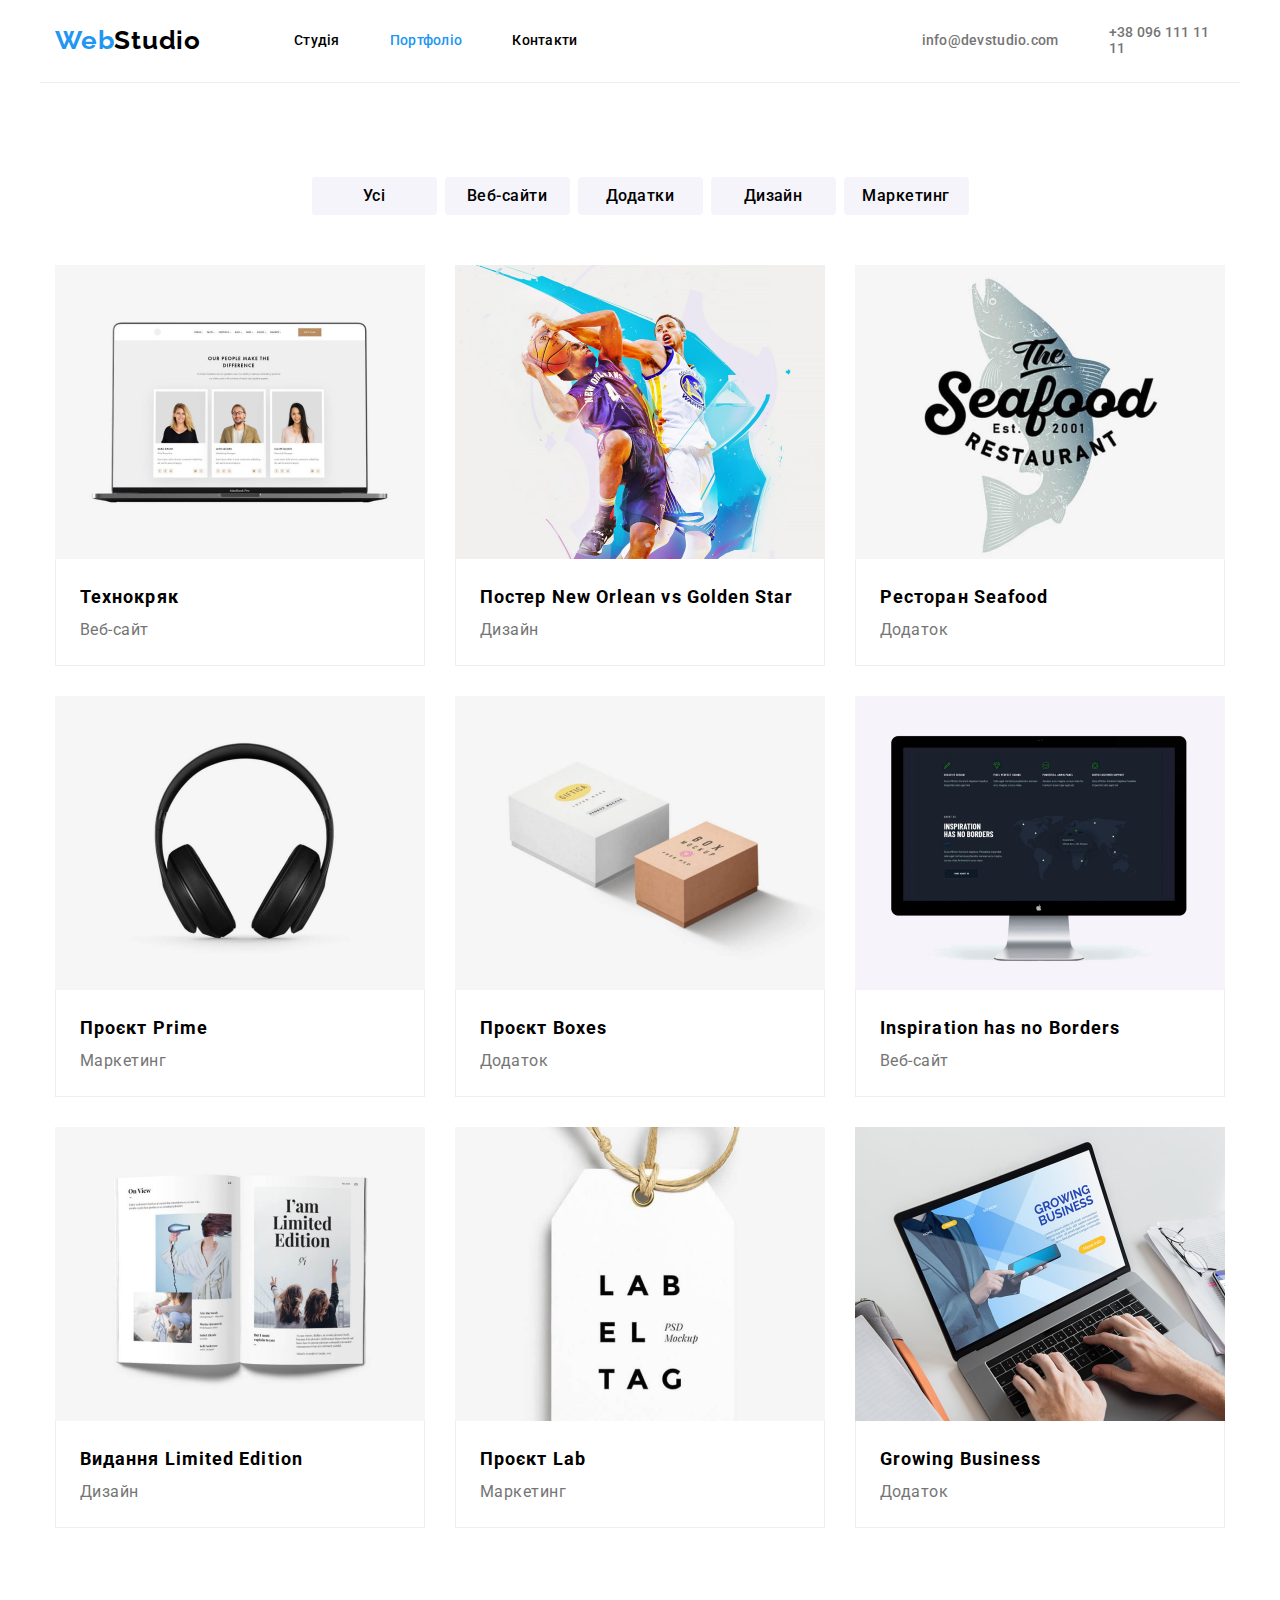
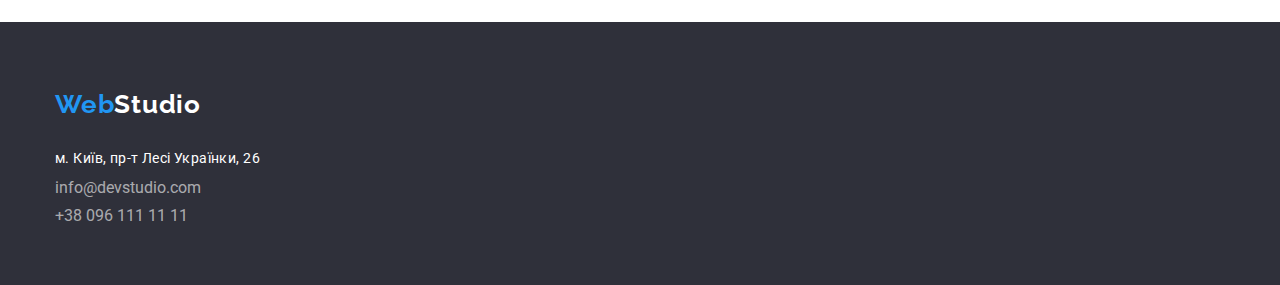
==== portfolio.html @ 2add2927 "Beauty structured preoject." ====
<!DOCTYPE html>
<html lang="uk">
    <head>
        <meta charset="utf-8"/>
        <meta project-name='viewport' content='width=device-width, initial-scale=1.0' />
        <title>веб студія WebStudio</title>
        <link href="https://fonts.googleapis.com/css2?family=Raleway:wght@700&family=Roboto:wght@400;500;700;900&display=swap" rel="stylesheet"/>
        <link rel="stylesheet" href="https://cdn.jsdelivr.net/npm/modern-normalize@1.1.0/modern-normalize.min.css" />
        <link href="./css/styles.css" rel="stylesheet" />
    </head>
    <body>

        <!---HEADER--->

        <header class="header">
            <div class="container header-container">
        
                <a lang="en" href="/" class="logo-link">Web<span class="logo-header">Studio</span></a>
        
                <nav class="header-nav">
                    <ul class="header-list list">
                        <li class="header-item">
                            <a href="/" class="nav">Студія</a>
                        </li>
                        <li class="header-item">
                            <a href="./portfolio.html" class="main-nav">Портфоліо</a>
                        </li>
                        <li class="header-item">
                            <a href="#addres" class="nav">Контакти</a>
                        </li>
                    </ul>
                </nav>
        
                <ul class="header-list list">
                    <li><a href="mailto:info@devstudio.com" class="header-item-contact">info@devstudio.com</a></li>
                    <li><a href="tel:+380961111111" class="header-item-contact">+38 096 111 11 11</a></li>
                </ul>
        
            </div>
        </header>

        <!---  MAIN  --->

        <main>

            <h1 class="project-title">Портфоліо</h1>

            <!--  PROJECTS  -->
            
            <section class="project">
                <div class="container">
                    
                    <ul class="filter-list list">
                        <li><button type="button" class="project-button">Усі</button></li>
                        <li><button type="button" class="project-button">Веб-сайти</button></li>
                        <li><button type="button" class="project-button">Додатки</button></li>
                        <li><button type="button" class="project-button">Дизайн</button></li>
                        <li><button type="button" class="project-button">Маркетинг</button></li>
                    </ul>
                    
                    <ul class="project-list list">
                        <li class="project-item">
                            <img class="project-item-image" src="./images/photos/technocrack.jpg" alt="Ноутбук з застосунками" width="370" />
                            <h2 class="project-item-name">Технокряк</h2>
                            <p class="project-item-descript">Веб-сайт</p>
                        </li>
                        <li class="project-item">
                            <img class="project-item-image" src="./images/photos/basketball.jpg" alt="Баскетболісти змагаються за м'яч" width="370" />
                            <h2 class="project-item-name">Постер New Orlean vs Golden Star</h2>
                            <p class="project-item-descript">Дизайн</p>
                        </li>
                        <li class="project-item">
                            <img class="project-item-image" src="./images/photos/seafood.jpg" alt="Напис на фоні риби" width="370" />
                            <h2 class="project-item-name">Ресторан Seafood</h2>
                            <p class="project-item-descript">Додаток</p>
                        </li>
                        <li class="project-item">
                            <img class="project-item-image" src="./images/photos/prime.jpg" alt="Навушники повнорозмірні" width="370" />
                            <h2 class="project-item-name">Проєкт Prime</h2>
                            <p class="project-item-descript">Маркетинг</p>
                        </li>
                        <li class="project-item">
                            <img class="project-item-image" src="./images/photos/boxes.jpg" alt="Біла та коричнева Коробка" width="370" />
                            <h2 class="project-item-name">Проєкт Boxes</h2>
                            <p class="project-item-descript">Додаток</p>
                        </li>
                        <li class="project-item">
                            <img class="project-item-image" src="./images/photos/borders.jpg" alt="Монітор з застосунками" width="370" />
                            <h2 lang="en" class="project-item-name">Inspiration has no Borders</h2>
                            <p class="project-item-descript">Веб-сайт</p>
                        </li>
                        <li class="project-item">
                            <img class="project-item-image" src="./images/photos/limited-edition.jpg" alt="Журнал з картинками" width="370" />
                            <h2 class="project-item-name">Видання Limited Edition</h2>
                            <p class="project-item-descript">Дизайн</p>
                        </li>
                        <li class="project-item">
                            <img class="project-item-image" src="./images/photos/lab.jpg" alt="Етикетка з написом" width="370" />
                            <h2 class="project-item-name">Проєкт Lab</h2>
                            <p class="project-item-descript">Маркетинг</p>
                        </li>
                        <li class="project-item">
                            <img class="project-item-image" src="./images/photos/growing-business.jpg" alt="Ноутбук з застосунками" width="370" />
                            <h2 lang="en" class="project-item-name">Growing Business</h2>
                            <p class="project-item-descript">Додаток</p>
                        </li>
                    </ul>
                
                </div>
            </section>
        </main>

        <!---  FOOTER  --->

        <footer class="footer">
            <div class="container footer-container">
        
                <a lang="en" href="./index.html" class="logo-link">Web<span class="logo-footer">Studio</span></a>
        
                <address id="addres">
                    <ul class="footer-list list">
                        <li class="footer-item">
                            <a href="https://goo.gl/maps/RzsM1R2CV1T8fxCx7" target="_blank" class="footer-item-location">м.
                                Київ, пр-т Лесі Українки, 26</a>
                        </li>
                        <li class="footer-item">
                            <a href="mailto:info@devstudio.com" class="footer-item-contact">info@devstudio.com</a>
                        </li>
                        <li class="footer-item">
                            <a href="tel:+380961111111" class="footer-item-contact">+38 096 111 11 11</a>
                        </li>
                    </ul>
                </address>
        
            </div>
        </footer>
    </body>
        
</html>
---- css/styles.css ----
:root {
    --brand-color: #2196F3;
    --main-color: #000000;
    --back-color: #757575;
    --add-color: #FFFFFF;
    --specific-color: #F5F4FA;
    --background-color: #2F303A;
    --footer-text: #FFFFFF99;
    --border-color: #ECECEC;
    --filter-color: #EEEEEE;
}

body {
    font-family: 'Roboto', sans-serif;
    color: var(--main-color);
}

.logo-link,
.nav,
.main-nav,
.header-item-contact,
.footer-item-contact,
.footer-item-location {
    text-decoration: none;
}

h1, 
h2, 
h3, 
h4, 
h5, 
h6, 
p {
    margin-top: 0;
    margin-bottom: 0;
}

button {
    cursor: pointer;
    padding: 0px;
}

img {
    display:block;
}

ul {
    padding-left: 0px;
    margin-top: 0;
    margin-bottom: 0;
    font-style: normal;
    list-style-type: none;
}

.container {
    width: 1200px;
    margin-left: auto;
    margin-right: auto;
    padding-top: 94px;
    padding-bottom: 94px;
    padding-left: 15px;
    padding-right: 15px;
}

/*----LOGO----*/

.logo-link {
    font-family: 'Raleway', sans-serif;
        font-weight: 700;
        font-size: 26px;
        line-height: 1.19;
        letter-spacing: 0.03em;
        color: var(--brand-color);
}

.logo-header {
    font-family: 'Raleway', sans-serif;
    font-weight: 700;
    font-size: 26px;
    line-height: 1.19;
    letter-spacing: 0.03em;
    color: var(--main-color);
}

.logo-footer {
    font-family: 'Raleway', sans-serif;
    font-weight: 700;
    font-size: 26px;
    line-height: 1.71;
    letter-spacing: 0.03em;
    color: var(--add-color);
}

/*---  HEADER  ---*/

.header-container {
    display: flex;
    align-items: center;
    
    padding-top: 25px;
    padding-bottom: 25px;
    border-bottom: 1px solid var(--border-color);
}

.header-nav {
    display: flex;
    align-items: center;
    column-gap: 90px;
    margin-right: 344px;
    margin-left: 93px;
}

.header-list {
    display: flex;
    align-items: center;
    column-gap: 50px;
}

.header {
    font-weight: 500;
    font-size: 14px;
    line-height: 1.14;
    letter-spacing: 0.02em;
}

.nav, 
.nav:visited {
    color: var(--main-color);
}

.main-nav,
.main-nav:visited {
    color: var(--brand-color);
}

.header-item-contact, 
.header-item-contact:visited {
    color: var(--back-color);
}

.header-item-contact:hover,
.header-item-contact:focus,
.header-item-contact:active {
    color: var(--brand-color);
}

/*----BUTTONS----*/

[class*="button"] {
    font-family: 'Roboto', sans-serif;
}

.hero-button:hover,
.hero-button:focus,
.project-button:hover,
.project-button:focus {
    color: var(--add-color);
    background-color: var(--brand-color);
}

/*----  STUDIO  ----*/

/*---  MAIN  ---*/

/*--  HERO  --*/

.hero-container {
    display: flex;
    justify-content: center;
    flex-direction: column;
    align-items: center;
    row-gap: 30px;
    padding-top: 200px;
    padding-bottom: 200px;
}

.hero {
    background-color: var(--background-color);
}

.hero-title {
    width: 696px;
    font-weight: 900;
    font-size: 44px;
    line-height: 1.36;
    text-align: center;
    letter-spacing: 0.06em;
    text-transform: uppercase;
    color: var(--add-color);
}

.hero-button {
    display: flex;
    width: 216px;
    align-items: center;
    justify-content: center;
    border-radius: 4px;
    padding-top: 10px;
    padding-bottom: 10px;

    font-weight: 700;
    font-size: 16px;
    line-height: 1.88;
    letter-spacing: 0.06em;
    color: var(--add-color);
    background-color: var(--brand-color);
    border: none;
}

/*--  FEATURES  --*/

.features-container {
    padding-bottom: 47px;
}

.features-title {
    display: none;
}

.features-list {
    display: flex;
    justify-content: space-between;
}

.features-item {
    width: 270px;
}

.features-item-title {
    margin-bottom: 10px;

    font-weight: 700;
    font-size: 14px;
    line-height: 1.14;
    letter-spacing: 0.03em;
    text-transform: uppercase;
}

.features-item-descript {
    font-size: 14px;
    line-height: 1.71; 
    letter-spacing: 0.03em;
    color: var(--back-color);
}

/*--  EMPLOYMENT  --*/

.employment-container {
    padding-top: 47px;
}

.employment-list {
    display: flex;
    justify-content: space-between;
    margin-bottom: 0;
}
/*--  TEAM  --*/

.team-title,
.employment-title {
    margin-bottom: 50px;

    font-weight: 700;
    font-size: 36px;
    line-height: 1.17;
    text-align: center;
    letter-spacing: 0.03em;
}

.team {
    background-color: var(--specific-color);
}

.team-list {
    display: flex;
    justify-content: space-between;
}

.team-item {
    display: flex;
    flex-direction: column;

    background-color: var(--add-color);
    box-shadow: 0px 1px 3px rgba(0, 0, 0, 0.12), 0px 1px 1px rgba(0, 0, 0, 0.14), 0px 2px 1px rgba(0, 0, 0, 0.2);
    border-radius: 0px 0px 4px 4px;
}

.team-item-name {
    margin-top: 30px;
    margin-bottom: 10px;
    
    font-weight: 500;
    font-size: 16px;
    line-height: 1.19;
    text-align: center;
    letter-spacing: 0.03em;
}

.team-item-position {
    margin-bottom: 30px;

    font-size: 16px;
    line-height: 1.19;
    text-align: center;
    letter-spacing: 0.03em;
    color: var(--back-color);
}

/*----  PORTFOLIO  ----*/

/*---  MAIN  ---*/

/*--  PROJECTS  ---*/

.project-title {
    display: none;
}

.filter-list {
    display: flex;
    justify-content: center;
    gap: 8px;
    margin-bottom: 50px;
}

.project-button {
    display: flex;
    align-items: center;
    justify-content: center;
    width: 125px;
    padding-top: 6px;
    padding-bottom: 6px;
    border-radius: 4px;

    font-weight: 500;
    font-size: 16px;
    line-height: 1.62;
    text-align: center;
    letter-spacing: 0.03em;
    background-color: var(--specific-color);
    border: none;
}

.project-list {
    display: flex;
    flex-wrap: wrap;
    justify-content: space-between;
    row-gap: 30px;
}

.project-item {
    width: 370px;
    border: 1px solid var(--filter-color);
}

.project-item-image {
    margin-top: -1px;
    margin-left: -1px;
}

.project-item-name {
    margin-top: 20px;
    margin-left: 24px;

    font-weight: 700;
    font-size: 18px;
    line-height: 2.0;
    letter-spacing: 0.06em;
}

.project-item-descript {
    margin-bottom: 20px;
    margin-left: 24px;

    font-size: 16px;
    line-height: 1.88;
    letter-spacing: 0.03em;
    color: var(--back-color);
}

/*---  FOOTER  ---*/

.footer {
    background-color: var(--background-color);
}

.footer-container {
    display: flex;
    flex-direction: column;
    justify-content: center;
    padding-top: 60px;
    padding-bottom: 60px;
}

.footer-list {
    display: flex;
    flex-direction: column;
    justify-content: space-between;
    gap: 9px;
    margin-top: 20px;
}

.footer-item-location,
.footer-item-location:visited {
    font-size: 14px;
    line-height: 1.71;
    letter-spacing: 0.03em;
    color: var(--add-color);

}

.footer-item-location:hover,
.footer-item-location:focus,
.footer-item-location:active,
.footer-item-contact:hover,
.footer-item-contact:focus,
.footer-item-contact:active {
    color: var(--brand-color);
}

.footer-item-contact, 
.footer-item-contact:visited {
    color: var(--footer-text);
}
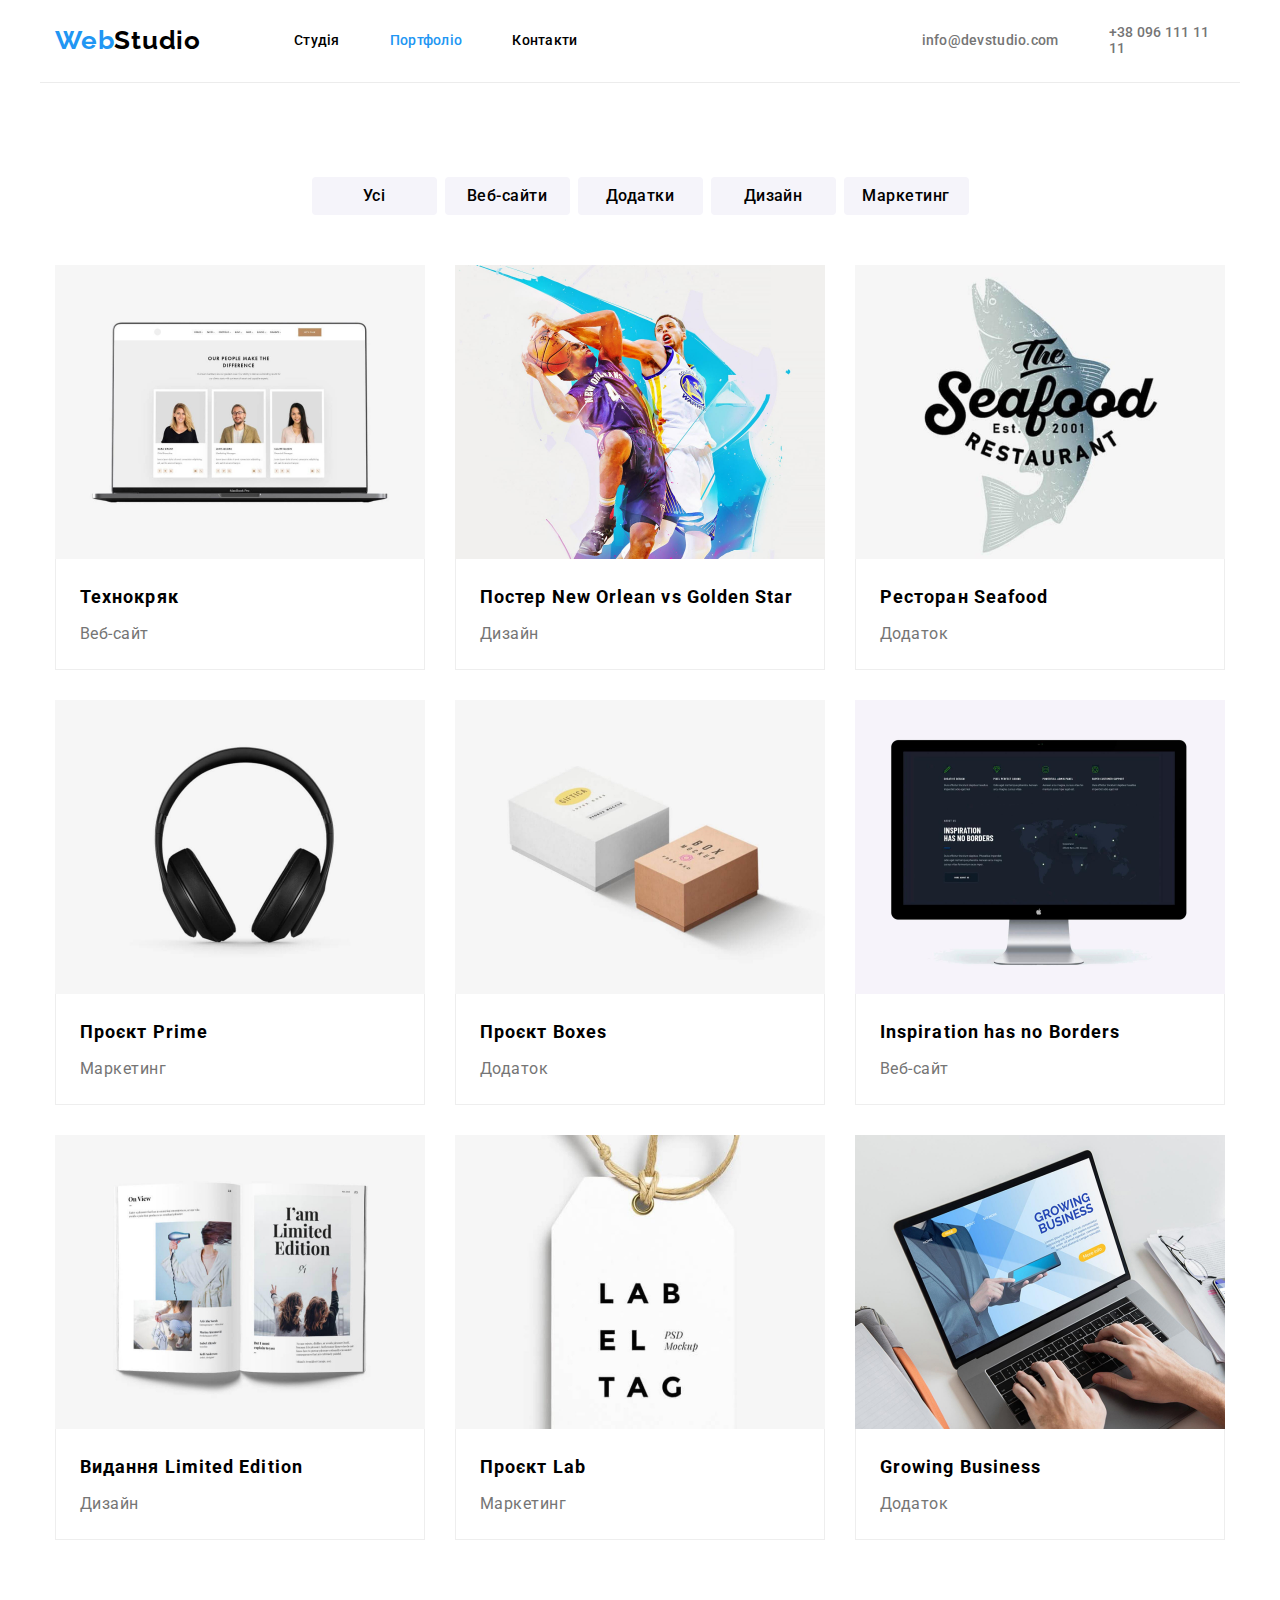
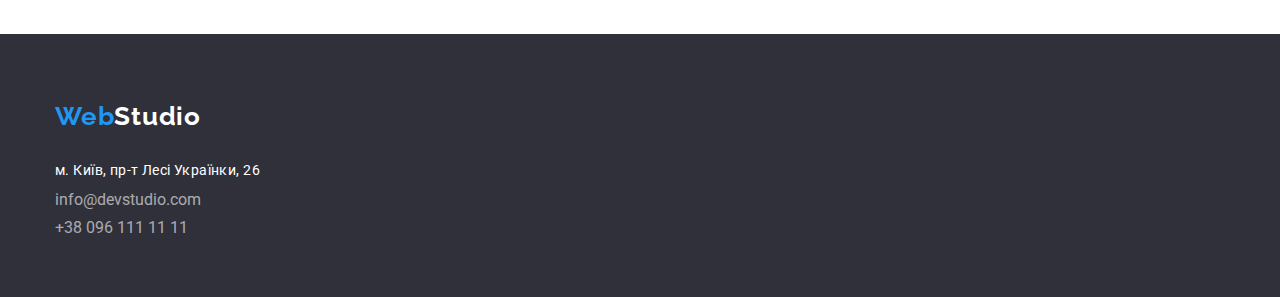
==== commit c6919837: "First itteration." ====
--- a/portfolio.html
+++ b/portfolio.html
@@ -20,10 +20,10 @@
                 <nav class="header-nav">
                     <ul class="header-list list">
                         <li class="header-item">
-                            <a href="/" class="nav">Студія</a>
+                            <a href="./index.html" class="nav">Студія</a>
                         </li>
                         <li class="header-item">
-                            <a href="./portfolio.html" class="main-nav">Портфоліо</a>
+                            <a href="/" class="main-nav">Портфоліо</a>
                         </li>
                         <li class="header-item">
                             <a href="#addres" class="nav">Контакти</a>
@@ -61,48 +61,75 @@
                     <ul class="project-list list">
                         <li class="project-item">
                             <img class="project-item-image" src="./images/photos/technocrack.jpg" alt="Ноутбук з застосунками" width="370" />
-                            <h2 class="project-item-name">Технокряк</h2>
-                            <p class="project-item-descript">Веб-сайт</p>
+                            
+                            <div class="project-item-card">
+                                <h2 class="project-item-name">Технокряк</h2>
+                                <p class="project-item-descript">Веб-сайт</p>
+                            </div>
                         </li>
                         <li class="project-item">
                             <img class="project-item-image" src="./images/photos/basketball.jpg" alt="Баскетболісти змагаються за м'яч" width="370" />
-                            <h2 class="project-item-name">Постер New Orlean vs Golden Star</h2>
-                            <p class="project-item-descript">Дизайн</p>
+                            
+                            <div class="project-item-card">
+                                <h2 class="project-item-name">Постер New Orlean vs Golden Star</h2>
+                                <p class="project-item-descript">Дизайн</p>
+                            </div>
                         </li>
                         <li class="project-item">
                             <img class="project-item-image" src="./images/photos/seafood.jpg" alt="Напис на фоні риби" width="370" />
-                            <h2 class="project-item-name">Ресторан Seafood</h2>
-                            <p class="project-item-descript">Додаток</p>
+                            
+                            <div class="project-item-card">
+                                <h2 class="project-item-name">Ресторан Seafood</h2>
+                                <p class="project-item-descript">Додаток</p>
+                            </div>
                         </li>
                         <li class="project-item">
                             <img class="project-item-image" src="./images/photos/prime.jpg" alt="Навушники повнорозмірні" width="370" />
-                            <h2 class="project-item-name">Проєкт Prime</h2>
-                            <p class="project-item-descript">Маркетинг</p>
+                            
+                            <div class="project-item-card">
+                                <h2 class="project-item-name">Проєкт Prime</h2>
+                                <p class="project-item-descript">Маркетинг</p>
+                            </div>
                         </li>
                         <li class="project-item">
                             <img class="project-item-image" src="./images/photos/boxes.jpg" alt="Біла та коричнева Коробка" width="370" />
-                            <h2 class="project-item-name">Проєкт Boxes</h2>
-                            <p class="project-item-descript">Додаток</p>
+                            
+                            <div class="project-item-card">
+                                <h2 class="project-item-name">Проєкт Boxes</h2>
+                                <p class="project-item-descript">Додаток</p>
+                            </div>
                         </li>
                         <li class="project-item">
                             <img class="project-item-image" src="./images/photos/borders.jpg" alt="Монітор з застосунками" width="370" />
-                            <h2 lang="en" class="project-item-name">Inspiration has no Borders</h2>
-                            <p class="project-item-descript">Веб-сайт</p>
+                            
+                            <div class="project-item-card">
+                                <h2 lang="en" class="project-item-name">Inspiration has no Borders</h2>
+                                <p class="project-item-descript">Веб-сайт</p>
+                            </div>
                         </li>
                         <li class="project-item">
                             <img class="project-item-image" src="./images/photos/limited-edition.jpg" alt="Журнал з картинками" width="370" />
-                            <h2 class="project-item-name">Видання Limited Edition</h2>
-                            <p class="project-item-descript">Дизайн</p>
+                            
+                            <div class="project-item-card">
+                                <h2 class="project-item-name">Видання Limited Edition</h2>
+                                <p class="project-item-descript">Дизайн</p>
+                            </div>
                         </li>
                         <li class="project-item">
                             <img class="project-item-image" src="./images/photos/lab.jpg" alt="Етикетка з написом" width="370" />
-                            <h2 class="project-item-name">Проєкт Lab</h2>
-                            <p class="project-item-descript">Маркетинг</p>
+                            
+                            <div class="project-item-card">
+                                <h2 class="project-item-name">Проєкт Lab</h2>
+                                <p class="project-item-descript">Маркетинг</p>
+                            </div>
                         </li>
                         <li class="project-item">
                             <img class="project-item-image" src="./images/photos/growing-business.jpg" alt="Ноутбук з застосунками" width="370" />
-                            <h2 lang="en" class="project-item-name">Growing Business</h2>
-                            <p class="project-item-descript">Додаток</p>
+                            
+                            <div class="project-item-card">
+                                <h2 lang="en" class="project-item-name">Growing Business</h2>
+                                <p class="project-item-descript">Додаток</p>
+                            </div>
                         </li>
                     </ul>
                 
--- a/css/styles.css
+++ b/css/styles.css
@@ -96,7 +96,7 @@
 .header-container {
     display: flex;
     align-items: center;
-    
+    align-content: center;
     padding-top: 25px;
     padding-bottom: 25px;
     border-bottom: 1px solid var(--border-color);
@@ -104,6 +104,7 @@
 
 .header-nav {
     display: flex;
+    align-content: center;
     align-items: center;
     column-gap: 90px;
     margin-right: 344px;
@@ -112,6 +113,7 @@
 
 .header-list {
     display: flex;
+    align-content: center;
     align-items: center;
     column-gap: 50px;
 }
@@ -285,10 +287,16 @@
     border-radius: 0px 0px 4px 4px;
 }
 
+.team-item-card {
+    display: flex;
+    flex-direction:column;
+    justify-content: space-around;
+    margin-top: 30px;
+    margin-bottom: 30px;
+    gap: 10px;
+}
+
 .team-item-name {
-    margin-top: 30px;
-    margin-bottom: 10px;
-    
     font-weight: 500;
     font-size: 16px;
     line-height: 1.19;
@@ -297,8 +305,6 @@
 }
 
 .team-item-position {
-    margin-bottom: 30px;
-
     font-size: 16px;
     line-height: 1.19;
     text-align: center;
@@ -353,15 +359,20 @@
     border: 1px solid var(--filter-color);
 }
 
+.project-item-card {
+    display: flex;
+    flex-direction: column;
+    justify-content: space-around;
+    margin: 20px 0 20px 24px;
+    gap: 4px;
+}
+
 .project-item-image {
     margin-top: -1px;
     margin-left: -1px;
 }
 
 .project-item-name {
-    margin-top: 20px;
-    margin-left: 24px;
-
     font-weight: 700;
     font-size: 18px;
     line-height: 2.0;
@@ -369,9 +380,6 @@
 }
 
 .project-item-descript {
-    margin-bottom: 20px;
-    margin-left: 24px;
-
     font-size: 16px;
     line-height: 1.88;
     letter-spacing: 0.03em;
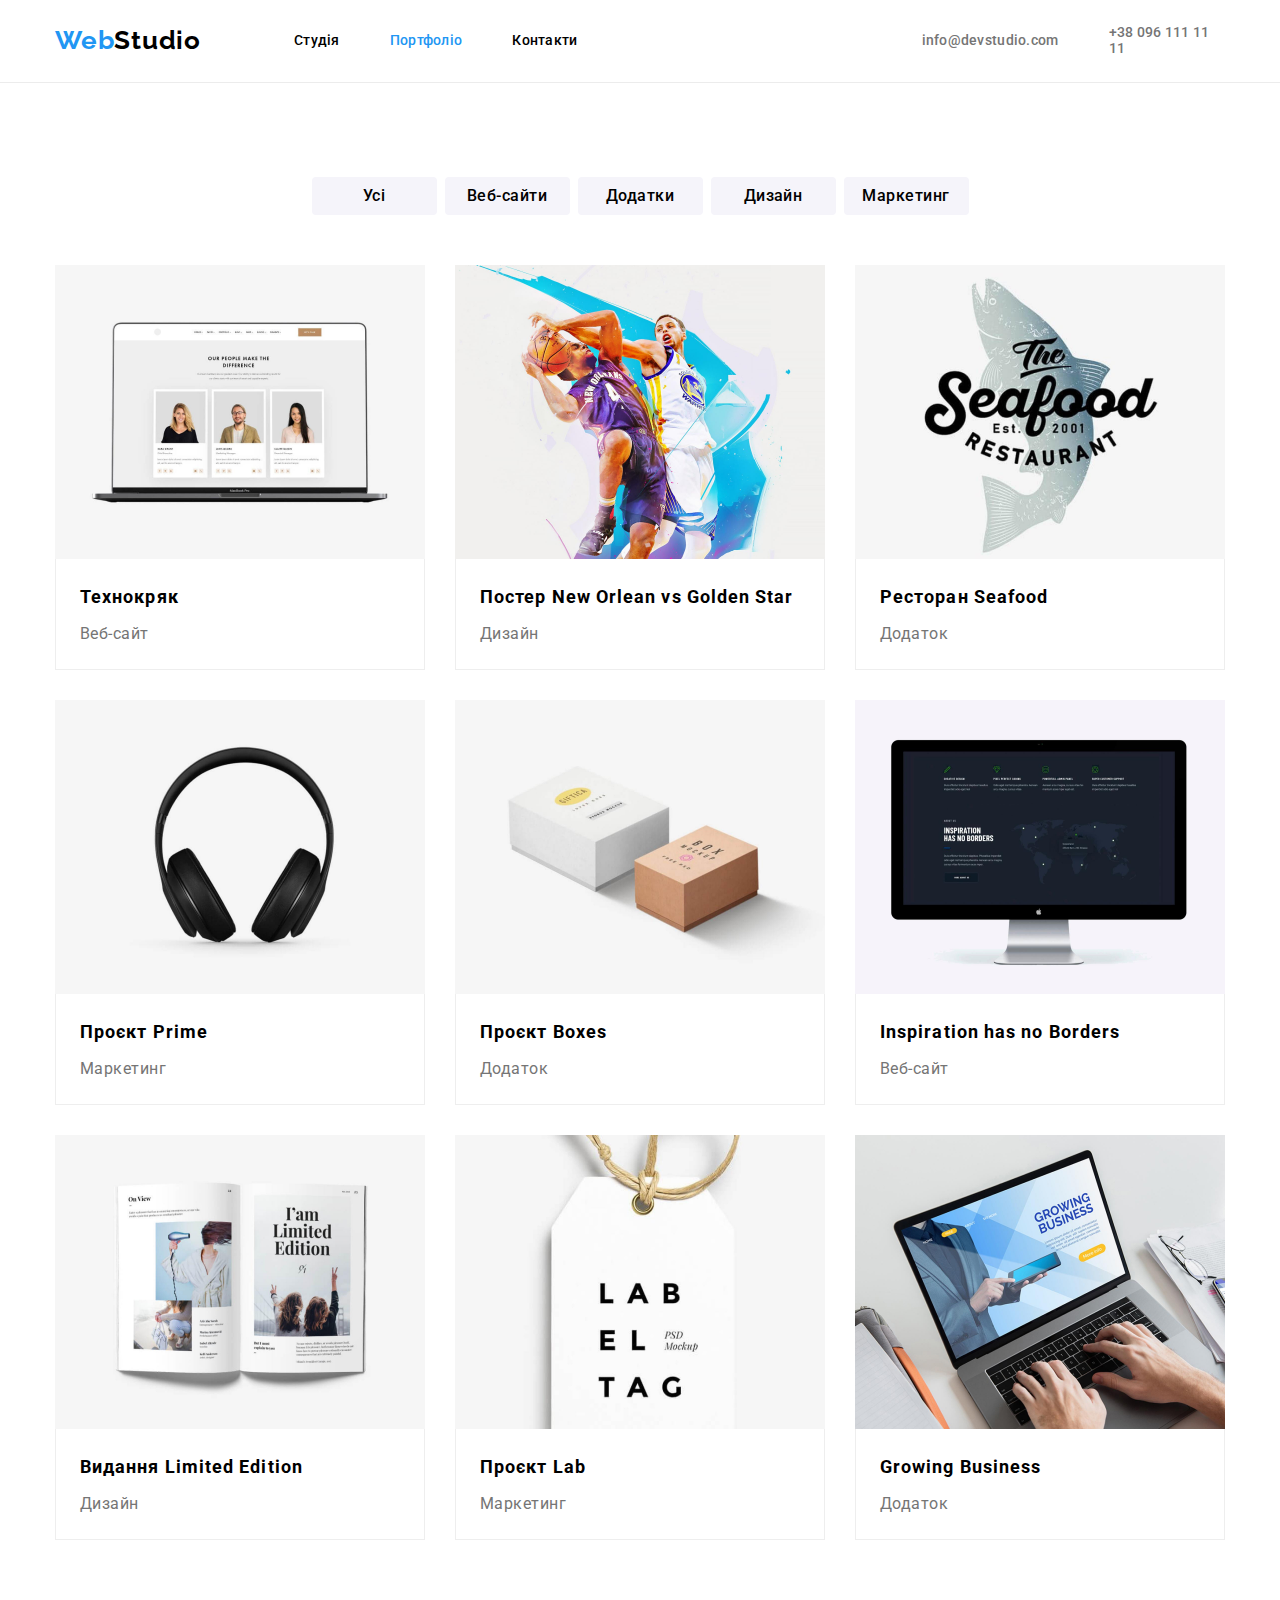
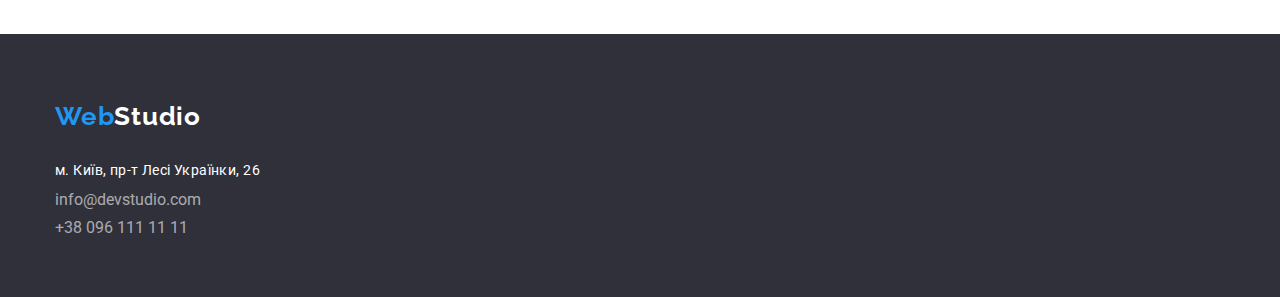
==== commit bb4c4f38: "Fix bug with border on portfolio." ====
--- a/portfolio.html
+++ b/portfolio.html
@@ -43,7 +43,7 @@
 
         <main>
 
-            <h1 class="project-title">Портфоліо</h1>
+            <h1 class="visually-hidden">Портфоліо</h1>
 
             <!--  PROJECTS  -->
             
--- a/css/styles.css
+++ b/css/styles.css
@@ -62,6 +62,29 @@
     padding-right: 15px;
 }
 
+.visually-hidden {
+    position: absolute;
+    width: 1px;
+    height: 1px;
+    margin: -1px;
+    padding: 0;
+    overflow: hidden;
+    border: 0;
+    clip: rect(0 0 0 0);
+}
+
+/*----COMPONENTS----*/
+
+.title {
+    margin-bottom: 50px;
+
+    font-weight: 700;
+    font-size: 36px;
+    line-height: 1.17;
+    text-align: center;
+    letter-spacing: 0.03em;
+}
+
 /*----LOGO----*/
 
 .logo-link {
@@ -93,13 +116,16 @@
 
 /*---  HEADER  ---*/
 
+.header {
+    border-bottom: 1px solid var(--border-color);
+}
+
 .header-container {
     display: flex;
     align-items: center;
     align-content: center;
     padding-top: 25px;
     padding-bottom: 25px;
-    border-bottom: 1px solid var(--border-color);
 }
 
 .header-nav {
@@ -215,17 +241,15 @@
     padding-bottom: 47px;
 }
 
-.features-title {
-    display: none;
-}
-
 .features-list {
     display: flex;
-    justify-content: space-between;
+    gap: 30;
+    
 }
 
 .features-item {
     width: 270px;
+    flex-basis: calc((100%-90)/4);
 }
 
 .features-item-title {
@@ -256,18 +280,8 @@
     justify-content: space-between;
     margin-bottom: 0;
 }
+
 /*--  TEAM  --*/
-
-.team-title,
-.employment-title {
-    margin-bottom: 50px;
-
-    font-weight: 700;
-    font-size: 36px;
-    line-height: 1.17;
-    text-align: center;
-    letter-spacing: 0.03em;
-}
 
 .team {
     background-color: var(--specific-color);
@@ -275,7 +289,8 @@
 
 .team-list {
     display: flex;
-    justify-content: space-between;
+    flex-wrap: wrap;
+    gap: 30px;
 }
 
 .team-item {
@@ -309,6 +324,7 @@
     line-height: 1.19;
     text-align: center;
     letter-spacing: 0.03em;
+
     color: var(--back-color);
 }
 
@@ -317,10 +333,6 @@
 /*---  MAIN  ---*/
 
 /*--  PROJECTS  ---*/
-
-.project-title {
-    display: none;
-}
 
 .filter-list {
     display: flex;
@@ -343,6 +355,7 @@
     line-height: 1.62;
     text-align: center;
     letter-spacing: 0.03em;
+
     background-color: var(--specific-color);
     border: none;
 }
@@ -350,27 +363,25 @@
 .project-list {
     display: flex;
     flex-wrap: wrap;
-    justify-content: space-between;
-    row-gap: 30px;
+    gap: 30px;
 }
 
 .project-item {
     width: 370px;
-    border: 1px solid var(--filter-color);
+    
 }
 
 .project-item-card {
     display: flex;
     flex-direction: column;
     justify-content: space-around;
-    margin: 20px 0 20px 24px;
+    padding: 20px 0 20px 24px;
+    border: 1px solid var(--filter-color);
+    border-top: none;
     gap: 4px;
 }
 
-.project-item-image {
-    margin-top: -1px;
-    margin-left: -1px;
-}
+
 
 .project-item-name {
     font-weight: 700;
@@ -383,6 +394,7 @@
     font-size: 16px;
     line-height: 1.88;
     letter-spacing: 0.03em;
+    
     color: var(--back-color);
 }
 
@@ -406,15 +418,6 @@
     justify-content: space-between;
     gap: 9px;
     margin-top: 20px;
-}
-
-.footer-item-location,
-.footer-item-location:visited {
-    font-size: 14px;
-    line-height: 1.71;
-    letter-spacing: 0.03em;
-    color: var(--add-color);
-
 }
 
 .footer-item-location:hover,
@@ -426,6 +429,15 @@
     color: var(--brand-color);
 }
 
+.footer-item-location,
+.footer-item-location:visited {
+    font-size: 14px;
+    line-height: 1.71;
+    letter-spacing: 0.03em;
+    color: var(--add-color);
+
+}
+
 .footer-item-contact, 
 .footer-item-contact:visited {
     color: var(--footer-text);
